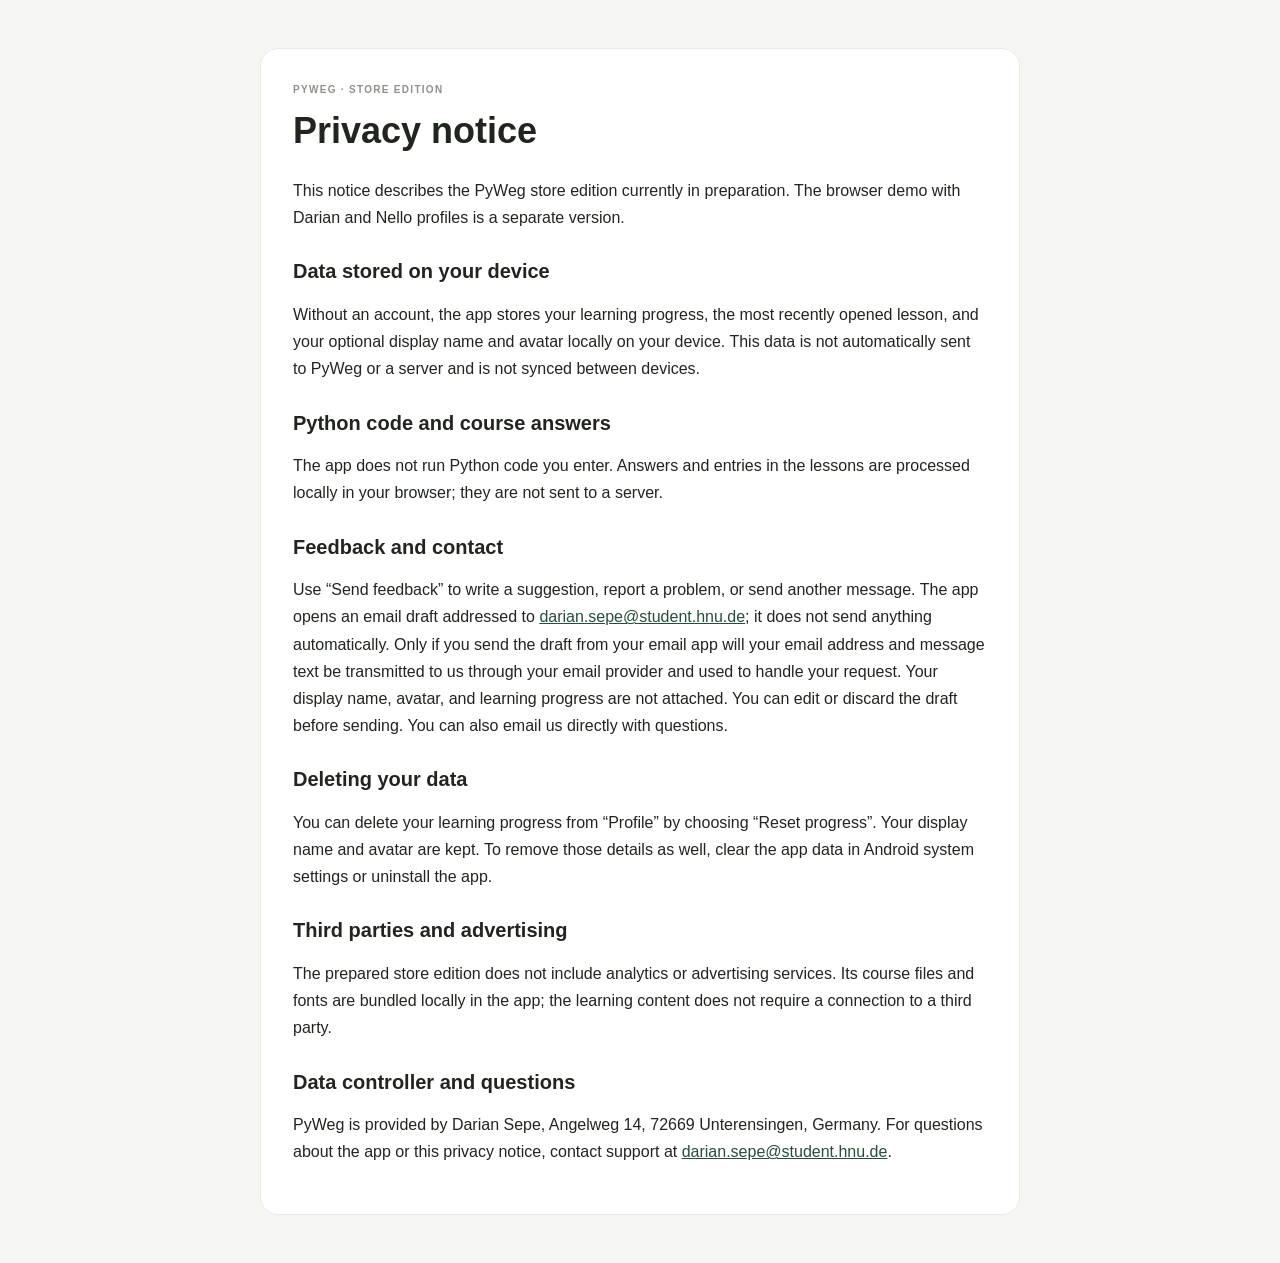
==== privacy.en.html @ 1633b76c "Publish PyWeg privacy notices Co-authored-by: Copilot <223556219+Copilot@users.noreply.github.com>" ====
<!DOCTYPE html>
<html lang="en">
  <head>
    <meta charset="UTF-8" />
    <meta name="viewport" content="width=device-width, initial-scale=1.0" />
    <meta name="theme-color" content="#f5f6f2" />
    <title>Privacy notice – PyWeg – Python for Beginners</title>
    <link rel="stylesheet" href="./style.css" />
    <style>
      .privacy-page {
        width: min(760px, calc(100% - 36px));
        margin: 48px auto;
        padding: 32px;
        border: 1px solid var(--line);
        border-radius: 18px;
        background: var(--paper);
        line-height: 1.7;
      }

      .privacy-page h1,
      .privacy-page h2 {
        font-family: "Manrope", sans-serif;
        line-height: 1.25;
      }

      .privacy-page h1 {
        margin-top: 0;
        font-size: clamp(26px, 5vw, 36px);
      }

      .privacy-page h2 {
        margin-top: 28px;
        font-size: 20px;
      }

      .privacy-page a {
        color: var(--green-dark);
      }

      @media (max-width: 650px) {
        .privacy-page {
          margin: 20px auto;
          padding: 22px;
        }
      }
    </style>
  </head>
  <body>
    <main class="privacy-page">
      <p class="eyebrow">PYWEG · STORE EDITION</p>
      <h1>Privacy notice</h1>
      <p>This notice describes the PyWeg store edition currently in preparation. The browser demo with Darian and Nello profiles is a separate version.</p>

      <h2>Data stored on your device</h2>
      <p>Without an account, the app stores your learning progress, the most recently opened lesson, and your optional display name and avatar locally on your device. This data is not automatically sent to PyWeg or a server and is not synced between devices.</p>

      <h2>Python code and course answers</h2>
      <p>The app does not run Python code you enter. Answers and entries in the lessons are processed locally in your browser; they are not sent to a server.</p>

      <h2>Feedback and contact</h2>
      <p>Use “Send feedback” to write a suggestion, report a problem, or send another message. The app opens an email draft addressed to <a href="mailto:darian.sepe@student.hnu.de">darian.sepe@student.hnu.de</a>; it does not send anything automatically. Only if you send the draft from your email app will your email address and message text be transmitted to us through your email provider and used to handle your request. Your display name, avatar, and learning progress are not attached. You can edit or discard the draft before sending. You can also email us directly with questions.</p>

      <h2>Deleting your data</h2>
      <p>You can delete your learning progress from “Profile” by choosing “Reset progress”. Your display name and avatar are kept. To remove those details as well, clear the app data in Android system settings or uninstall the app.</p>

      <h2>Third parties and advertising</h2>
      <p>The prepared store edition does not include analytics or advertising services. Its course files and fonts are bundled locally in the app; the learning content does not require a connection to a third party.</p>

      <h2>Data controller and questions</h2>
      <p>PyWeg is provided by Darian Sepe, Angelweg 14, 72669 Unterensingen, Germany. For questions about the app or this privacy notice, contact support at <a href="mailto:darian.sepe@student.hnu.de">darian.sepe@student.hnu.de</a>.</p>
    </main>
  </body>
</html>
---- style.css ----
:root {
  font-family: "DM Sans", sans-serif;
  color: #20251f;
  background: #f5f6f2;
  font-synthesis: none;
  text-rendering: optimizeLegibility;
  -webkit-font-smoothing: antialiased;
  -moz-osx-font-smoothing: grayscale;
  font-optical-sizing: auto;
  font-weight: 400;
  --green: #397354;
  --green-dark: #274e39;
  --green-pale: #e8f0e9;
  --muted: #788078;
  --line: #e8eae4;
  --paper: #fff;
}

* {
  box-sizing: border-box;
}

body {
  min-width: 0;
  min-height: 100vh;
  min-height: 100svh;
  margin: 0;
}

button {
  font: inherit;
}

.topbar {
  height: 68px;
  display: flex;
  align-items: center;
  justify-content: space-between;
  padding: 0 max(28px, calc((100vw - 1320px) / 2));
  border-bottom: 1px solid #e9ebe6;
  background: #fbfcf9;
}

.brand {
  display: inline-flex;
  align-items: center;
  gap: 10px;
  color: #26372a;
  font-family: "Manrope", sans-serif;
  font-size: 20px;
  font-weight: 800;
  letter-spacing: -0.07em;
  text-decoration: none;
}

.brand__mark {
  width: 31px;
  height: 31px;
  display: grid;
  place-items: center;
  border-radius: 10px;
  color: white;
  background: var(--green);
  font-family: "DM Mono", monospace;
  font-size: 13px;
  letter-spacing: -0.08em;
}

.brand__light {
  color: var(--green);
}

.topbar__note {
  display: flex;
  align-items: center;
  gap: 9px;
  color: #686f67;
  font-size: 13px;
}

.profile-picker {
  display: inline-flex;
  align-items: center;
  gap: 8px;
}

.profile-picker__label {
  color: #777e75;
  font-size: 12px;
}

.profile-picker select {
  min-height: 34px;
  padding: 0 28px 0 10px;
  border: 1px solid #e2e7de;
  border-radius: 8px;
  color: #365a3e;
  background: #f4f7f2;
  cursor: pointer;
  font: inherit;
  font-size: 12px;
  font-weight: 600;
}

.profile-local-note {
  color: #858d83;
  font-size: 10px;
}

.status-dot {
  width: 8px;
  height: 8px;
  border-radius: 50%;
  background: #87b994;
  box-shadow: 0 0 0 3px #e9f2e8;
}

.app-shell {
  width: min(1320px, 100%);
  min-height: calc(100vh - 68px);
  min-height: calc(100svh - 68px);
  display: grid;
  grid-template-columns: 290px minmax(0, 1fr);
  margin: 0 auto;
}

.sidebar {
  display: flex;
  flex-direction: column;
  padding: 34px 23px 24px;
  border-right: 1px solid #e8eae4;
  background: #f8f9f6;
}

.eyebrow {
  margin: 0 0 10px;
  color: #8a9289;
  font-size: 10px;
  font-weight: 700;
  letter-spacing: 0.13em;
}

.sidebar__intro h2 {
  margin: 0;
  font-family: "Manrope", sans-serif;
  font-size: 25px;
  font-weight: 700;
  letter-spacing: -0.055em;
  line-height: 1.2;
}

.sidebar__description {
  margin: 9px 0 0;
  color: var(--muted);
  font-size: 12px;
}

.progress-card {
  margin: 25px 0 26px;
  padding: 15px 15px 12px;
  border: 1px solid #e9ece5;
  border-radius: 13px;
  background: #fff;
}

.progress-card__row {
  display: flex;
  justify-content: space-between;
  gap: 8px;
  color: #686f67;
  font-size: 11px;
}

.progress-card__row strong {
  color: var(--green-dark);
  font-size: 12px;
}

.progress-track {
  height: 6px;
  margin-top: 11px;
  overflow: hidden;
  border-radius: 9px;
  background: #edf0e9;
}

.progress-track span {
  width: 0;
  height: 100%;
  display: block;
  border-radius: inherit;
  background: #76a982;
  transition: width 240ms ease;
}

.progress-card > p {
  margin: 8px 0 0;
  color: #939990;
  font-size: 10px;
}

.course-nav {
  display: grid;
  gap: 21px;
}

.week-nav__heading {
  display: flex;
  align-items: center;
  gap: 9px;
  min-width: 0;
  margin: 0 0 8px;
  color: #777e75;
  font-size: 10px;
  font-weight: 700;
  letter-spacing: 0.09em;
  text-transform: uppercase;
}

.week-nav__heading span {
  color: #a4aaa1;
  font-family: "DM Mono", monospace;
  font-size: 10px;
}

.week-nav__days {
  display: grid;
  gap: 3px;
}

.day-link {
  width: 100%;
  min-height: 33px;
  min-width: 0;
  display: flex;
  align-items: center;
  gap: 9px;
  padding: 5px 8px;
  border: 0;
  border-radius: 7px;
  color: #5e665e;
  background: transparent;
  cursor: pointer;
  text-align: left;
  transition: background 140ms ease, color 140ms ease;
}

.day-link:hover {
  background: #eff1ec;
}

.day-link--active {
  color: #2f6244;
  background: #e8f0e9;
  font-weight: 600;
}

.day-link__number {
  width: 22px;
  height: 22px;
  flex: 0 0 22px;
  display: grid;
  place-items: center;
  border: 1px solid #e7eae3;
  border-radius: 7px;
  color: #858c84;
  background: #fff;
  font-family: "DM Mono", monospace;
  font-size: 9px;
}

.day-link--active .day-link__number {
  border-color: #d6e5d8;
  color: #2f6244;
}

.day-link--complete .day-link__number {
  border-color: #dceade;
  color: #34714c;
  background: #eaf3eb;
}

.day-link__title {
  min-width: 0;
  overflow: hidden;
  font-size: 11px;
  text-overflow: ellipsis;
  white-space: nowrap;
}

.sidebar__tip {
  display: flex;
  align-items: flex-start;
  gap: 10px;
  margin-top: auto;
  padding-top: 24px;
  color: #777e75;
  font-size: 11px;
  line-height: 1.55;
}

.sidebar__tip p {
  margin: 0;
}

.sidebar__tip strong {
  color: #424a42;
  font-size: 11px;
}

.tip-icon {
  width: 24px;
  height: 24px;
  flex: 0 0 24px;
  display: grid;
  place-items: center;
  border-radius: 8px;
  color: #507a58;
  background: #e8f0e9;
}

.lesson-view {
  width: min(100%, 970px);
  padding: 40px clamp(28px, 6vw, 78px) 60px;
}

.lesson-heading {
  margin-bottom: 22px;
}

.lesson-heading__meta {
  display: flex;
  align-items: center;
  gap: 9px;
  color: #7b8379;
  font-size: 11px;
}

.lesson-heading__meta span + span::before {
  margin-right: 9px;
  color: #c0c5bd;
  content: "·";
}

.lesson-heading h1 {
  margin: 10px 0 6px;
  font-family: "Manrope", sans-serif;
  font-size: clamp(27px, 3.7vw, 39px);
  font-weight: 700;
  letter-spacing: -0.06em;
  line-height: 1.15;
}

.lesson-heading__subtitle {
  margin: 0;
  color: #778076;
  font-size: 14px;
  line-height: 1.6;
}

.time-plan {
  display: grid;
  grid-template-columns: repeat(3, minmax(0, 1fr));
  gap: 9px;
  margin: 20px 0 24px;
}

.time-plan__item {
  display: flex;
  align-items: center;
  gap: 10px;
  padding: 11px 12px;
  border: 1px solid #e8ebe5;
  border-radius: 10px;
  background: #fbfcf9;
}

.time-plan__minutes {
  color: var(--green);
  font-family: "DM Mono", monospace;
  font-size: 12px;
  font-weight: 500;
}

.time-plan__label {
  color: #646c63;
  font-size: 10px;
}

.day-one-plan {
  margin: 20px 0 17px;
  padding: 17px 19px 13px;
  border: 1px solid #e5eae1;
  border-radius: 13px;
  background: #fbfcf9;
}

.day-one-plan__heading {
  display: flex;
  align-items: flex-start;
  justify-content: space-between;
  gap: 14px;
}

.day-one-plan__heading .section-label {
  margin-bottom: 4px;
}

.day-one-plan__heading h2 {
  margin: 0;
  font-family: "Manrope", sans-serif;
  font-size: 16px;
  letter-spacing: -0.035em;
}

.day-one-plan__total {
  padding: 6px 9px;
  border-radius: 20px;
  color: #41674a;
  background: #edf3e9;
  font-family: "DM Mono", monospace;
  font-size: 10px;
  white-space: nowrap;
}

.day-one-plan__stages {
  display: grid;
  grid-template-columns: repeat(3, minmax(0, 1fr));
  gap: 8px;
  margin-top: 15px;
}

.day-one-plan__stage {
  min-width: 0;
  display: flex;
  align-items: center;
  gap: 8px;
  padding: 8px 9px;
  border: 1px solid #eaede7;
  border-radius: 9px;
  background: #fff;
}

.day-one-plan__stage--active {
  border-color: #b6cdb5;
  background: #f2f7f1;
}

.day-one-plan__stage--done .day-one-plan__stage-mark {
  color: #fff;
  background: #628b68;
}

.day-one-plan__stage-mark {
  width: 24px;
  height: 24px;
  flex: 0 0 24px;
  display: grid;
  place-items: center;
  border-radius: 7px;
  color: #788478;
  background: #f0f2ed;
  font-family: "DM Mono", monospace;
  font-size: 10px;
}

.day-one-plan__stage--active .day-one-plan__stage-mark {
  color: #fff;
  background: var(--green);
}

.day-one-plan__stage-copy {
  min-width: 0;
  display: grid;
  gap: 2px;
}

.day-one-plan__stage-copy strong {
  overflow: hidden;
  color: #485349;
  font-size: 10px;
  text-overflow: ellipsis;
  white-space: nowrap;
}

.day-one-plan__stage-copy small {
  color: #899187;
  font-size: 9px;
}

.day-one-plan__current {
  margin: 9px 0 0;
  color: #899087;
  font-size: 10px;
}

.day-one-step,
.day-one-exercise,
.day-one-feedback,
.day-one-complete {
  padding: 23px clamp(18px, 3vw, 27px);
  border: 1px solid #e8eae4;
  border-radius: 13px;
  background: #fff;
}

.day-one-step__topline {
  display: flex;
  align-items: center;
  justify-content: space-between;
  gap: 12px;
  margin-bottom: 16px;
}

.day-one-step__topline .section-label {
  margin: 0;
}

.day-one-step h2,
.day-one-exercise h2,
.day-one-feedback h2,
.day-one-complete h2 {
  margin: 0 0 8px;
  font-family: "Manrope", sans-serif;
  font-size: 21px;
  font-weight: 700;
  letter-spacing: -0.045em;
  line-height: 1.3;
}

.day-one-step__objective {
  margin: 0 0 15px;
  color: #517356;
  font-size: 12px;
  font-weight: 600;
  line-height: 1.6;
}

.day-one-step__prose {
  margin: 0;
  color: #626b61;
  font-size: 13px;
  line-height: 1.8;
  white-space: pre-line;
}

.worked-example,
.try-it {
  margin-top: 14px;
  padding: 13px 15px;
  border-left: 3px solid #b4c994;
  border-radius: 0 8px 8px 0;
  background: #f6f8f2;
}

.worked-example__title,
.try-it strong {
  display: block;
  margin: 0 0 5px;
  color: #496a4e;
  font-size: 11px;
  font-weight: 700;
}

.worked-example p:not(.worked-example__title),
.try-it p {
  margin: 0;
  color: #667064;
  font-size: 11px;
  line-height: 1.7;
}

.day-one-step__footer {
  display: flex;
  align-items: center;
  justify-content: space-between;
  gap: 14px;
  margin-top: 13px;
}

.day-one-step__footer .lesson-footer__hint {
  max-width: 420px;
}

.exercise-time {
  flex: 0 0 auto;
  color: #818a7f;
  font-family: "DM Mono", monospace;
  font-size: 10px;
}

.day-one-exercise__prompt {
  margin: 5px 0 14px;
  color: #4f594f;
  font-size: 13px;
  line-height: 1.8;
  white-space: pre-line;
}

.day-one-exercise > .code-example {
  margin: 12px 0 15px;
}

.exercise-progress {
  height: 5px;
  margin: -4px 0 19px;
  overflow: hidden;
  border-radius: 9px;
  background: #edf0e9;
}

.exercise-progress span {
  height: 100%;
  display: block;
  border-radius: inherit;
  background: #76a982;
  transition: width 180ms ease;
}

.hint-panel {
  margin: 10px 0 17px;
  border: 1px solid #eceee8;
  border-radius: 8px;
  padding: 10px 12px;
  background: #fafbf8;
}

.hint-panel summary {
  color: #537559;
  cursor: pointer;
  font-size: 11px;
  font-weight: 600;
}

.hint-panel p {
  margin: 8px 0 0;
  color: #677165;
  font-size: 11px;
  line-height: 1.65;
}

.exercise-options {
  display: grid;
  gap: 8px;
  min-width: 0;
  margin: 0;
  border: 0;
  padding: 0;
}

.exercise-options legend,
.exercise-response-label {
  margin-bottom: 8px;
  color: #566055;
  font-size: 11px;
  font-weight: 700;
}

.exercise-options .quiz-option {
  padding: 10px 12px;
  font-size: 12px;
}

.exercise-response-label {
  display: block;
  margin-top: 4px;
}

.day-one-answer textarea {
  width: 100%;
  min-height: 76px;
  resize: vertical;
  border: 1px solid #dfe4dc;
  border-radius: 8px;
  padding: 11px 12px;
  color: #344238;
  background: #fbfcf9;
  font: inherit;
  font-size: 12px;
  line-height: 1.6;
}

.day-one-answer textarea:focus-visible {
  border-color: #7da883;
  outline: 2px solid #b9d2bc;
  outline-offset: 1px;
}

.day-one-answer textarea.exercise-code-input {
  min-height: 112px;
  color: #e1ebdf;
  background: #202b24;
  font-family: "DM Mono", monospace;
  font-size: 12px;
  tab-size: 4;
}

.exercise-input-help {
  margin: 6px 0 12px;
  color: #899087;
  font-size: 10px;
  line-height: 1.5;
}

.exercise-options--self-check {
  margin-top: 13px;
}

.exercise-options--self-check .quiz-option {
  font-size: 11px;
}

.day-one-answer > .quiz-submit {
  min-height: 37px;
  padding: 0 14px;
  font-size: 11px;
}

.day-one-session-note {
  margin: 12px 0 0;
  color: #858d83;
  font-size: 10px;
  line-height: 1.6;
}

.day-one-feedback > .section-label {
  margin-bottom: 10px;
}

.day-one-feedback--correct {
  border-color: #dce8dc;
  background: #fdfffc;
}

.day-one-feedback--incorrect {
  border-color: #eadfd8;
}

.day-one-feedback--self {
  border-color: #e7e9df;
}

.day-one-feedback h3 {
  margin: 18px 0 5px;
  color: #737c71;
  font-size: 12px;
  font-weight: 600;
}

.feedback-explanation,
.feedback-reason p:not(.feedback-reason__title) {
  margin: 0;
  color: #626b61;
  font-size: 12px;
  line-height: 1.75;
}

.feedback-hint,
.feedback-reason {
  margin-top: 13px;
  border-radius: 8px;
  padding: 12px 14px;
  background: #f6f8f2;
}

.feedback-hint strong,
.feedback-reason__title {
  display: block;
  margin: 0 0 5px;
  color: #4c6f50;
  font-size: 11px;
  font-weight: 700;
}

.feedback-hint p {
  margin: 0;
  color: #626b61;
  font-size: 11px;
  line-height: 1.65;
}

.feedback-solution {
  margin-top: 13px;
  overflow: hidden;
  border: 1px solid #2d3c32;
  border-radius: 9px;
  background: #202b24;
}

.feedback-solution__heading {
  display: flex;
  align-items: center;
  justify-content: space-between;
  gap: 12px;
  border-bottom: 1px solid #35453a;
  padding: 10px 13px;
}

.feedback-solution__heading strong {
  color: #e3ecdf;
  font-size: 11px;
}

.feedback-solution__heading span {
  color: #aab5a7;
  font-size: 9px;
}

.feedback-solution pre,
.your-answer pre {
  margin: 0;
  overflow-x: auto;
  padding: 13px;
  color: #e1ebdf;
  font-family: "DM Mono", monospace;
  font-size: 11px;
  line-height: 1.8;
  white-space: pre-wrap;
  overflow-wrap: anywhere;
}

.your-answer {
  margin-top: 11px;
}

.your-answer summary {
  color: #667265;
  cursor: pointer;
  font-size: 10px;
}

.your-answer pre {
  margin-top: 7px;
  border-radius: 7px;
  color: #596359;
  background: #f3f5f0;
}

.feedback-actions {
  display: flex;
  align-items: center;
  justify-content: flex-end;
  gap: 10px;
  margin-top: 16px;
}

.secondary-button {
  min-height: 39px;
  padding: 0 12px;
  border: 1px solid #dfe4dc;
  border-radius: 8px;
  color: #526553;
  background: #fff;
  cursor: pointer;
  font-size: 10px;
  font-weight: 600;
}

.secondary-button:hover {
  background: #f4f7f2;
}

.day-one-complete {
  padding: 29px clamp(18px, 4vw, 36px);
}

.day-one-complete__icon {
  width: 40px;
  height: 40px;
  display: grid;
  place-items: center;
  margin-bottom: 16px;
  border-radius: 12px;
  color: #fff;
  background: var(--green);
  font-size: 19px;
}

.day-one-complete > .section-label {
  margin-bottom: 8px;
}

.day-one-complete > p:not(.section-label, .lesson-card__note) {
  max-width: 650px;
  color: #677065;
  font-size: 12px;
  line-height: 1.8;
}

.day-one-complete__summary {
  margin: 17px 0;
  border: 1px solid #e8ede4;
  border-radius: 9px;
  padding: 14px 16px;
  color: #566155;
  background: #fafbf8;
  font-size: 11px;
}

.day-one-complete__summary ul {
  display: grid;
  gap: 7px;
  margin: 10px 0 0;
  padding-left: 19px;
  line-height: 1.6;
}

.day-one-complete__summary code {
  color: #42714d;
  font-family: "DM Mono", monospace;
}

.day-one-complete > .complete-button {
  margin-top: 10px;
}

.lesson-card,
.practice-card,
.quiz-card {
  border: 1px solid #e8eae4;
  border-radius: 13px;
  background: var(--paper);
}

.lesson-card {
  padding: 21px 23px 23px;
}

.section-label {
  display: flex;
  align-items: center;
  gap: 8px;
  margin: 0 0 10px;
  color: #7b837a;
  font-size: 10px;
  font-weight: 700;
  letter-spacing: 0.11em;
  text-transform: uppercase;
}

.section-label__icon {
  width: 21px;
  height: 21px;
  display: grid;
  place-items: center;
  border-radius: 6px;
  color: #4b7552;
  background: #eaf1e9;
  font-size: 11px;
  letter-spacing: 0;
}

.lesson-card h2,
.practice-card h2,
.quiz-card h2 {
  margin: 0 0 9px;
  font-family: "Manrope", sans-serif;
  font-size: 18px;
  font-weight: 700;
  letter-spacing: -0.035em;
}

.lesson-card__text,
.practice-card__text,
.quiz-card__text {
  margin: 0;
  color: #6e766d;
  font-size: 12px;
  line-height: 1.75;
}

.code-example {
  margin: 16px 0 12px;
  overflow-x: auto;
  padding: 15px 17px;
  border: 1px solid #28372e;
  border-radius: 9px;
  color: #e1ebdf;
  background: #202b24;
  font-family: "DM Mono", monospace;
  font-size: 12px;
  line-height: 1.8;
  tab-size: 4;
}

.lesson-card__note {
  display: flex;
  align-items: flex-start;
  gap: 8px;
  margin: 12px 0 0;
  color: #778078;
  font-size: 11px;
  line-height: 1.6;
}

.lesson-card__note span {
  color: #bc9251;
}

.practice-quiz-grid {
  display: grid;
  grid-template-columns: 1fr 1fr;
  gap: 13px;
  margin-top: 13px;
}

.practice-card,
.quiz-card {
  padding: 18px;
}

.practice-card h2,
.quiz-card h2 {
  font-size: 15px;
}

.practice-card__prompt {
  margin: 0;
  color: #535c53;
  font-size: 12px;
  line-height: 1.65;
}

.solution {
  margin-top: 15px;
  border-top: 1px solid #edf0ea;
  padding-top: 12px;
}

.solution summary {
  color: #42714d;
  cursor: pointer;
  font-size: 11px;
  font-weight: 600;
}

.solution pre {
  margin: 10px 0 0;
  overflow-x: auto;
  padding: 11px;
  border-radius: 7px;
  color: #e1ebdf;
  background: #202b24;
  font-family: "DM Mono", monospace;
  font-size: 10px;
  line-height: 1.7;
}

.quiz-form {
  display: grid;
  gap: 7px;
  margin-top: 12px;
}

.quiz-option {
  display: flex;
  align-items: flex-start;
  gap: 8px;
  padding: 8px 9px;
  border: 1px solid #eceee8;
  border-radius: 8px;
  color: #586057;
  cursor: pointer;
  font-size: 10px;
  line-height: 1.45;
}

.quiz-option:has(input:checked) {
  border-color: #a8c4aa;
  background: #f4f8f3;
}

.quiz-option input {
  margin: 1px 0 0;
  accent-color: var(--green);
}

.quiz-submit {
  justify-self: start;
  margin-top: 3px;
  padding: 8px 12px;
  border: 0;
  border-radius: 7px;
  color: #fff;
  background: var(--green);
  cursor: pointer;
  font-size: 10px;
  font-weight: 600;
}

.quiz-submit:hover {
  background: var(--green-dark);
}

.quiz-feedback {
  min-height: 15px;
  margin: 1px 0 0;
  color: #a14b43;
  font-size: 10px;
  line-height: 1.5;
}

.quiz-feedback--correct {
  color: #34714c;
}

.lesson-footer {
  display: flex;
  align-items: center;
  justify-content: space-between;
  gap: 12px;
  margin-top: 17px;
}

.lesson-footer__hint {
  margin: 0;
  color: #858d83;
  font-size: 10px;
  line-height: 1.5;
}

.complete-button {
  min-height: 41px;
  display: inline-flex;
  align-items: center;
  justify-content: center;
  gap: 8px;
  padding: 0 16px;
  border: 1px solid var(--green);
  border-radius: 8px;
  color: #fff;
  background: var(--green);
  cursor: pointer;
  font-size: 11px;
  font-weight: 600;
  white-space: nowrap;
  transition: background 140ms ease, color 140ms ease;
}

.complete-button:hover {
  background: var(--green-dark);
}

.complete-button--done {
  border-color: #dce9dc;
  color: #39714a;
  background: #eff6ee;
}

.complete-button--done:hover {
  background: #e4f0e2;
}

.lesson-nav {
  display: flex;
  justify-content: space-between;
  gap: 12px;
  margin-top: 25px;
  border-top: 1px solid #e5e8e1;
  padding-top: 17px;
}

.lesson-nav button {
  padding: 7px 0;
  border: 0;
  color: #576558;
  background: transparent;
  cursor: pointer;
  font-size: 11px;
}

.lesson-nav button:hover:not(:disabled) {
  color: var(--green);
}

.lesson-nav button:disabled {
  color: #b8beb6;
  cursor: default;
}

button:focus-visible,
a:focus-visible,
summary:focus-visible,
.quiz-option:focus-within {
  outline: 2px solid #6c9c71;
  outline-offset: 3px;
}

@media (min-width: 1321px) {
  .app-shell {
    border-right: 1px solid #e8eae4;
    border-left: 1px solid #e8eae4;
  }
}

@media (max-width: 900px) {
  .app-shell {
    grid-template-columns: 245px minmax(0, 1fr);
  }

  .sidebar {
    padding-right: 17px;
    padding-left: 17px;
  }

  .lesson-view {
    padding-right: 28px;
    padding-left: 28px;
  }

  .practice-quiz-grid {
    grid-template-columns: 1fr;
  }

  .day-one-plan__stage {
    align-items: flex-start;
    flex-direction: column;
  }
}

@media (max-width: 650px) {
  .topbar {
    height: 60px;
    padding: 0 18px;
  }

  .topbar__note {
    gap: 7px;
  }

  .profile-local-note {
    max-width: 78px;
    font-size: 9px;
    line-height: 1.2;
  }

  .profile-picker__label {
    display: none;
  }

  .app-shell {
    min-height: calc(100svh - 60px);
    grid-template-columns: minmax(0, 1fr);
  }

  .sidebar {
    min-width: 0;
    padding: 20px 18px 13px;
    border-right: 0;
    border-bottom: 1px solid #e8eae4;
  }

  .sidebar__intro {
    display: grid;
    grid-template-columns: 1fr auto;
    align-items: end;
  }

  .sidebar__intro .eyebrow,
  .sidebar__intro h2,
  .sidebar__description {
    grid-column: 1;
  }

  .sidebar__intro h2 br {
    display: none;
  }

  .sidebar__intro h2 {
    font-size: 21px;
  }

  .sidebar__description {
    margin-top: 5px;
  }

  .progress-card {
    margin: 16px 0 17px;
  }

  .course-nav {
    min-width: 0;
    grid-template-columns: repeat(4, minmax(0, 1fr));
    align-items: start;
    gap: 9px;
  }

  .week-nav__heading {
    gap: 5px;
    font-size: 8px;
    letter-spacing: 0.03em;
  }

  .week-nav {
    min-width: 0;
  }

  .week-nav__heading span {
    font-size: 9px;
  }

  .week-nav__days {
    gap: 2px;
  }

  .day-link {
    min-height: 29px;
    gap: 5px;
    padding: 3px;
  }

  .day-link__number {
    width: 20px;
    height: 20px;
    flex-basis: 20px;
    font-size: 8px;
  }

  .day-link__title {
    font-size: 9px;
  }

  .sidebar__tip {
    display: none;
  }

  .lesson-view {
    padding: 26px 18px 40px;
  }

  .time-plan {
    gap: 6px;
  }

  .time-plan__item {
    flex-direction: column;
    align-items: flex-start;
    gap: 4px;
    padding: 9px;
  }

  .lesson-card {
    padding: 18px;
  }

  .day-one-plan {
    padding: 14px;
  }

  .day-one-plan__stages {
    gap: 5px;
  }

  .day-one-plan__stage {
    align-items: center;
    flex-direction: row;
    gap: 5px;
    padding: 7px 5px;
  }

  .day-one-plan__stage-mark {
    width: 20px;
    height: 20px;
    flex-basis: 20px;
    font-size: 9px;
  }

  .day-one-plan__stage-copy strong {
    font-size: 9px;
  }

  .day-one-plan__stage-copy small {
    font-size: 8px;
  }

  .day-one-step__footer {
    align-items: flex-start;
    flex-direction: column;
  }

  .day-one-step__footer .complete-button {
    align-self: flex-end;
  }

  .feedback-actions {
    align-items: stretch;
    flex-direction: column-reverse;
  }

  .feedback-actions > button {
    width: 100%;
  }
}

@media (max-width: 420px) {
  .course-nav {
    grid-template-columns: repeat(2, minmax(0, 1fr));
    gap: 12px;
  }

  .week-nav__heading {
    font-size: 9px;
  }

  .day-link__title {
    font-size: 10px;
  }

  .lesson-footer {
    align-items: flex-start;
    flex-direction: column;
  }
}

@media (prefers-reduced-motion: reduce) {
  *,
  *::before,
  *::after {
    scroll-behavior: auto !important;
    transition-duration: 0.01ms !important;
  }
}
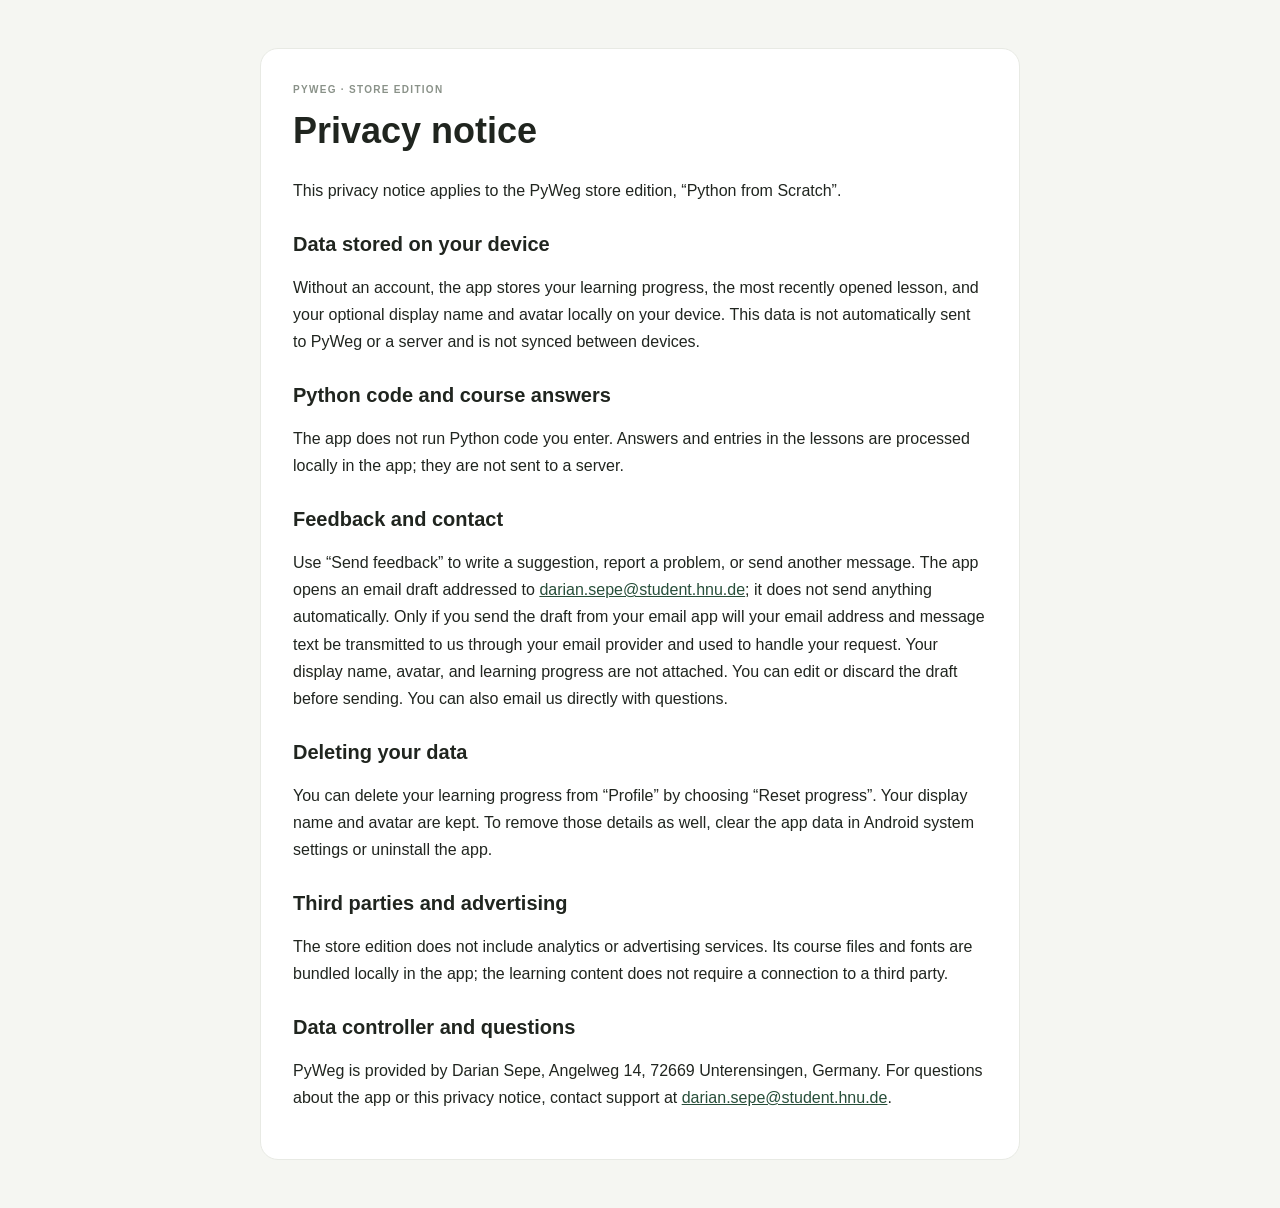
==== commit bd44d0c1: "Remove demo references from privacy notices Co-authored-by: Copilot <223556219+Copilot@users.noreply" ====
--- a/privacy.en.html
+++ b/privacy.en.html
@@ -49,13 +49,13 @@
     <main class="privacy-page">
       <p class="eyebrow">PYWEG · STORE EDITION</p>
       <h1>Privacy notice</h1>
-      <p>This notice describes the PyWeg store edition currently in preparation. The browser demo with Darian and Nello profiles is a separate version.</p>
+      <p>This privacy notice applies to the PyWeg store edition, “Python from Scratch”.</p>
 
       <h2>Data stored on your device</h2>
       <p>Without an account, the app stores your learning progress, the most recently opened lesson, and your optional display name and avatar locally on your device. This data is not automatically sent to PyWeg or a server and is not synced between devices.</p>
 
       <h2>Python code and course answers</h2>
-      <p>The app does not run Python code you enter. Answers and entries in the lessons are processed locally in your browser; they are not sent to a server.</p>
+      <p>The app does not run Python code you enter. Answers and entries in the lessons are processed locally in the app; they are not sent to a server.</p>
 
       <h2>Feedback and contact</h2>
       <p>Use “Send feedback” to write a suggestion, report a problem, or send another message. The app opens an email draft addressed to <a href="mailto:darian.sepe@student.hnu.de">darian.sepe@student.hnu.de</a>; it does not send anything automatically. Only if you send the draft from your email app will your email address and message text be transmitted to us through your email provider and used to handle your request. Your display name, avatar, and learning progress are not attached. You can edit or discard the draft before sending. You can also email us directly with questions.</p>
@@ -64,7 +64,7 @@
       <p>You can delete your learning progress from “Profile” by choosing “Reset progress”. Your display name and avatar are kept. To remove those details as well, clear the app data in Android system settings or uninstall the app.</p>
 
       <h2>Third parties and advertising</h2>
-      <p>The prepared store edition does not include analytics or advertising services. Its course files and fonts are bundled locally in the app; the learning content does not require a connection to a third party.</p>
+      <p>The store edition does not include analytics or advertising services. Its course files and fonts are bundled locally in the app; the learning content does not require a connection to a third party.</p>
 
       <h2>Data controller and questions</h2>
       <p>PyWeg is provided by Darian Sepe, Angelweg 14, 72669 Unterensingen, Germany. For questions about the app or this privacy notice, contact support at <a href="mailto:darian.sepe@student.hnu.de">darian.sepe@student.hnu.de</a>.</p>
